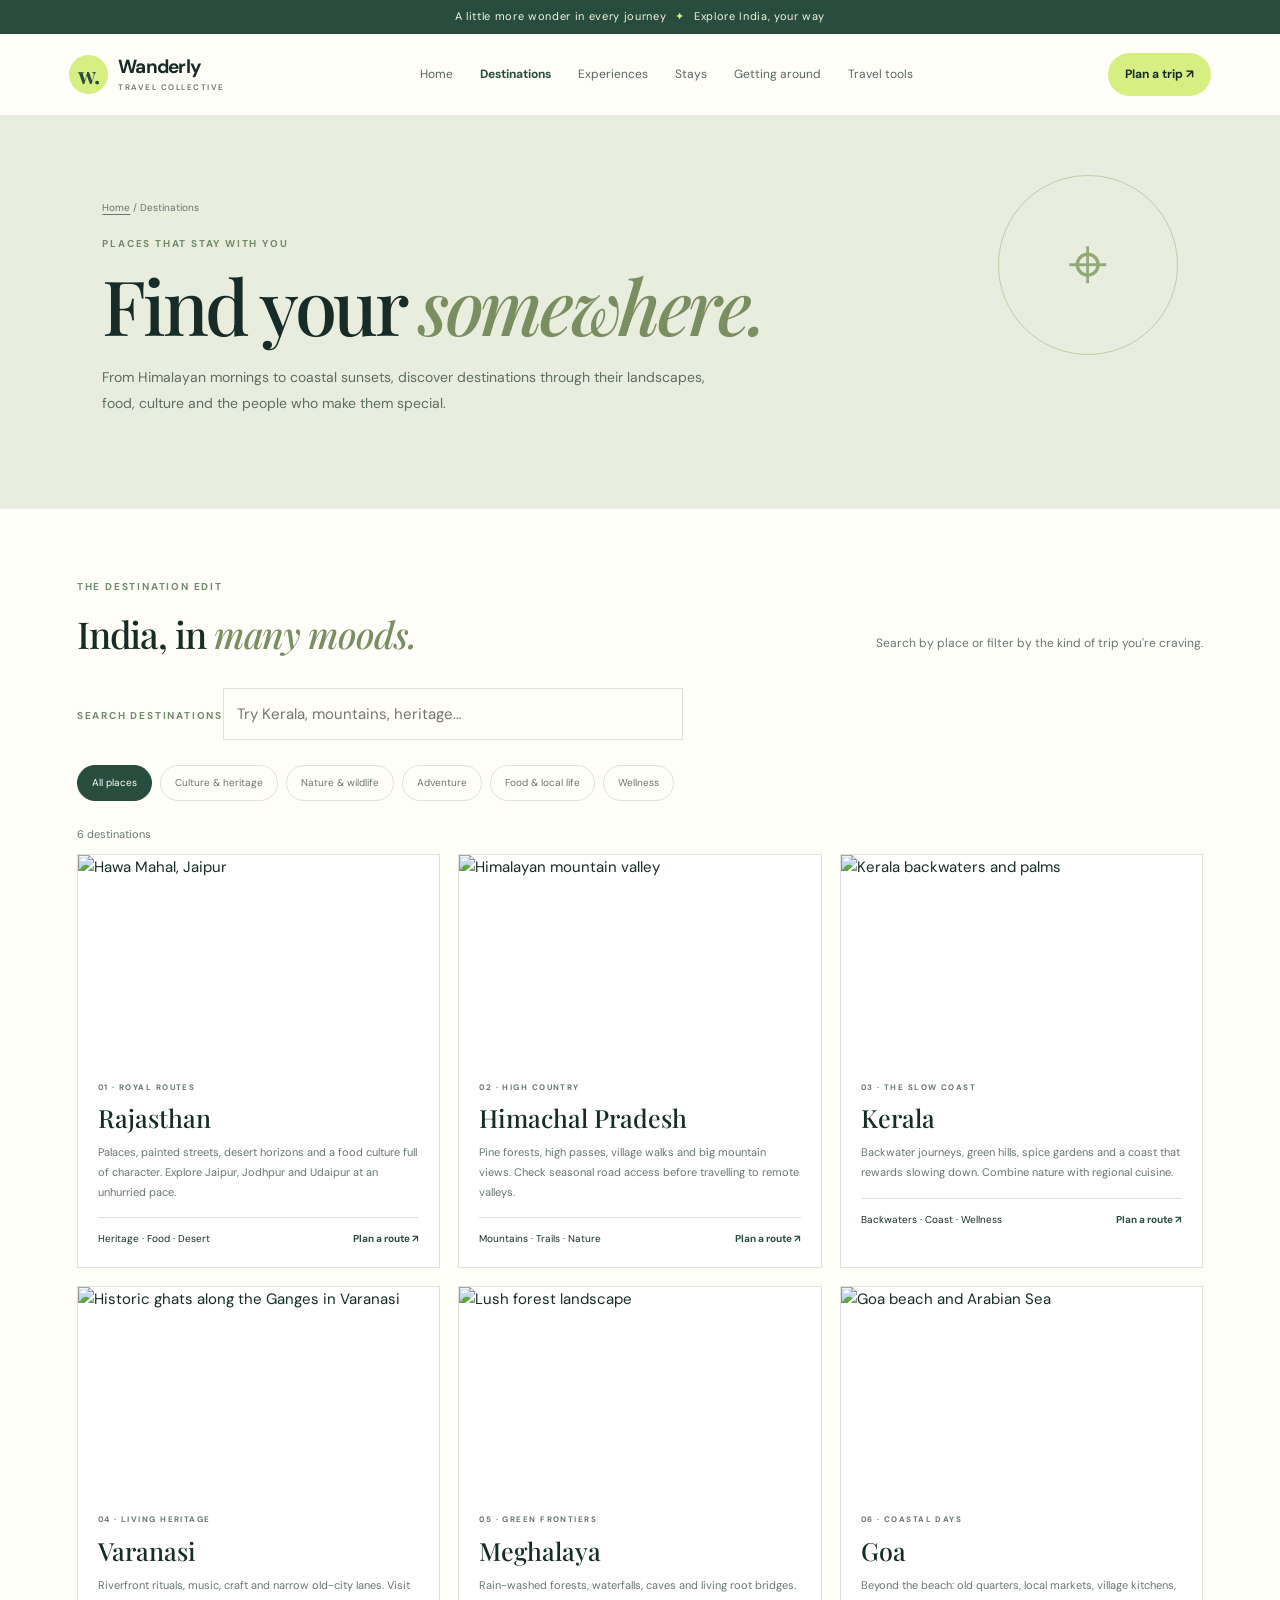
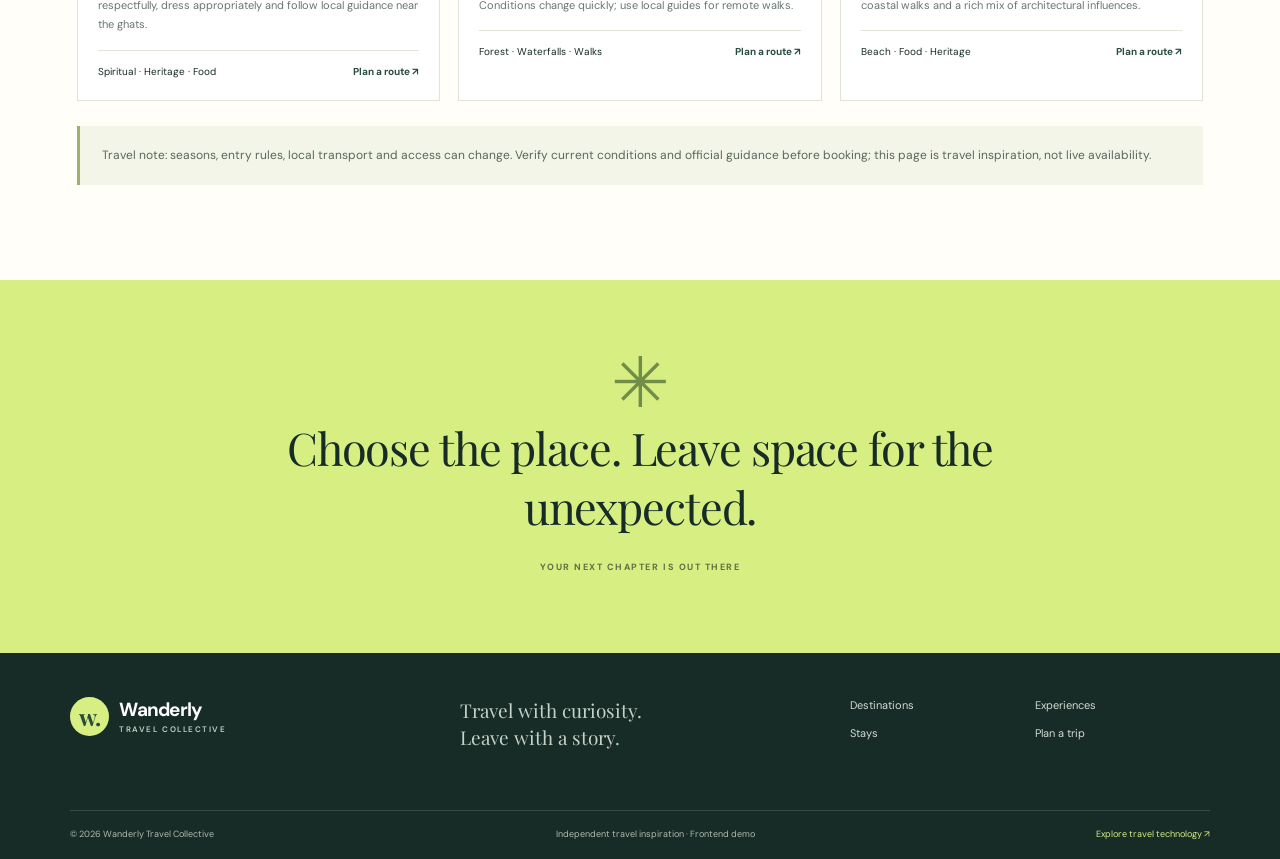
==== destinations.html @ f14d8814 "Create destinations directory page" ====
<!doctype html><html lang="en"><head><meta charset="utf-8"><meta name="viewport" content="width=device-width,initial-scale=1"><title>Destinations — Wanderly</title><meta name="description" content="Explore thoughtfully selected destinations across India."><link rel="stylesheet" href="css/style.css"><script defer src="js/app.js"></script></head><body><div class="announcement">A little more wonder in every journey <span>✦</span> Explore India, your way</div><header class="site-header"><a class="brand" href="index.html"><span class="brand-mark">w.</span><span>Wanderly<small>TRAVEL COLLECTIVE</small></span></a><button class="menu-toggle" aria-label="Open navigation" aria-expanded="false">☰</button><nav class="nav"><a href="index.html">Home</a><a class="active" href="destinations.html">Destinations</a><a href="experiences.html">Experiences</a><a href="stays.html">Stays</a><a href="transport.html">Getting around</a><a href="travel-tools.html">Travel tools</a></nav><a class="nav-cta" href="plan.html">Plan a trip ↗</a></header><main><section class="page-hero" id="discover"><div class="breadcrumbs"><a href="index.html">Home</a> / Destinations</div><p class="eyebrow">PLACES THAT STAY WITH YOU</p><h1>Find your <em>somewhere.</em></h1><p>From Himalayan mornings to coastal sunsets, discover destinations through their landscapes, food, culture and the people who make them special.</p><span class="hero-orb">⌖</span></section><section class="content-section"><div class="section-heading"><div><p class="eyebrow">THE DESTINATION EDIT</p><h2>India, in <em>many moods.</em></h2></div><p class="heading-copy">Search by place or filter by the kind of trip you're craving.</p></div><label for="catalog-search" class="eyebrow">SEARCH DESTINATIONS</label><input id="catalog-search" placeholder="Try Kerala, mountains, heritage…" style="width:100%;max-width:460px;padding:13px;border:1px solid var(--line);background:transparent"><div class="filter-bar"><button class="filter-chip active" data-filter="all">All places</button><button class="filter-chip" data-filter="Culture & heritage">Culture & heritage</button><button class="filter-chip" data-filter="Nature & wildlife">Nature & wildlife</button><button class="filter-chip" data-filter="Adventure">Adventure</button><button class="filter-chip" data-filter="Food & local life">Food & local life</button><button class="filter-chip" data-filter="Wellness">Wellness</button></div><p class="search-results-note" data-search-status aria-live="polite">6 destinations</p><div class="catalog-grid">
<article class="catalog-card" data-category="Culture & heritage|Food & local life" data-searchable="Rajasthan Jaipur Jodhpur Udaipur desert palace heritage food culture"><img src="https://images.unsplash.com/photo-1599661046827-dacff0c0f09a?auto=format&fit=crop&w=900&q=85" alt="Hawa Mahal, Jaipur"><div class="catalog-card-body"><p class="eyebrow">01 · ROYAL ROUTES</p><h3 id="rajasthan">Rajasthan</h3><p>Palaces, painted streets, desert horizons and a food culture full of character. Explore Jaipur, Jodhpur and Udaipur at an unhurried pace.</p><div class="card-bottom"><span>Heritage · Food · Desert</span><a href="plan.html?destination=Rajasthan">Plan a route ↗</a></div></div></article>
<article class="catalog-card" data-category="Nature & wildlife|Adventure" data-searchable="Himachal Pradesh mountains hiking nature adventure Shimla Manali Spiti"><img src="https://images.unsplash.com/photo-1626621341517-bbf3d9990a23?auto=format&fit=crop&w=900&q=85" alt="Himalayan mountain valley"><div class="catalog-card-body"><p class="eyebrow">02 · HIGH COUNTRY</p><h3 id="himachal">Himachal Pradesh</h3><p>Pine forests, high passes, village walks and big mountain views. Check seasonal road access before travelling to remote valleys.</p><div class="card-bottom"><span>Mountains · Trails · Nature</span><a href="plan.html?destination=Himachal%20Pradesh">Plan a route ↗</a></div></div></article>
<article class="catalog-card" data-category="Nature & wildlife|Wellness|Food & local life" data-searchable="Kerala backwaters coast Ayurveda wellness food wildlife houseboat"><img src="https://images.unsplash.com/photo-1602216056096-3b40cc0c9944?auto=format&fit=crop&w=900&q=85" alt="Kerala backwaters and palms"><div class="catalog-card-body"><p class="eyebrow">03 · THE SLOW COAST</p><h3 id="kerala">Kerala</h3><p>Backwater journeys, green hills, spice gardens and a coast that rewards slowing down. Combine nature with regional cuisine.</p><div class="card-bottom"><span>Backwaters · Coast · Wellness</span><a href="plan.html?destination=Kerala">Plan a route ↗</a></div></div></article>
<article class="catalog-card" data-category="Culture & heritage|Food & local life" data-searchable="Varanasi Uttar Pradesh spiritual heritage ghats river culture food"><img src="https://images.unsplash.com/photo-1561361513-2d000a50f0dc?auto=format&fit=crop&w=900&q=85" alt="Historic ghats along the Ganges in Varanasi"><div class="catalog-card-body"><p class="eyebrow">04 · LIVING HERITAGE</p><h3>Varanasi</h3><p>Riverfront rituals, music, craft and narrow old-city lanes. Visit respectfully, dress appropriately and follow local guidance near the ghats.</p><div class="card-bottom"><span>Spiritual · Heritage · Food</span><a href="plan.html?destination=Varanasi">Plan a route ↗</a></div></div></article>
<article class="catalog-card" data-category="Nature & wildlife|Adventure" data-searchable="Meghalaya northeast waterfalls forests caves living root bridges hiking nature"><img src="https://images.unsplash.com/photo-1511497584788-876760111969?auto=format&fit=crop&w=900&q=85" alt="Lush forest landscape"><div class="catalog-card-body"><p class="eyebrow">05 · GREEN FRONTIERS</p><h3>Meghalaya</h3><p>Rain-washed forests, waterfalls, caves and living root bridges. Conditions change quickly; use local guides for remote walks.</p><div class="card-bottom"><span>Forest · Waterfalls · Walks</span><a href="plan.html?destination=Meghalaya">Plan a route ↗</a></div></div></article>
<article class="catalog-card" data-category="Culture & heritage|Food & local life|Nature & wildlife" data-searchable="Goa beaches Portuguese heritage food coast villages nature"><img src="https://images.unsplash.com/photo-1512343879784-a960bf40e7f2?auto=format&fit=crop&w=900&q=85" alt="Goa beach and Arabian Sea"><div class="catalog-card-body"><p class="eyebrow">06 · COASTAL DAYS</p><h3>Goa</h3><p>Beyond the beach: old quarters, local markets, village kitchens, coastal walks and a rich mix of architectural influences.</p><div class="card-bottom"><span>Beach · Food · Heritage</span><a href="plan.html?destination=Goa">Plan a route ↗</a></div></div></article></div><div class="callout">Travel note: seasons, entry rules, local transport and access can change. Verify current conditions and official guidance before booking; this page is travel inspiration, not live availability.</div></section><section class="quote-band"><div class="quote-mark">✳</div><blockquote>Choose the place. Leave space for the unexpected.</blockquote><p>YOUR NEXT CHAPTER IS OUT THERE</p></section></main><footer class="site-footer"><div class="footer-top"><a class="brand brand-footer" href="index.html"><span class="brand-mark">w.</span><span>Wanderly<small>TRAVEL COLLECTIVE</small></span></a><p>Travel with curiosity.<br>Leave with a story.</p><div class="footer-links"><a href="destinations.html">Destinations</a><a href="experiences.html">Experiences</a><a href="stays.html">Stays</a><a href="plan.html">Plan a trip</a></div></div><div class="footer-bottom"><span>© <span data-year></span> Wanderly Travel Collective</span><span>Independent travel inspiration · Frontend demo</span><a href="travel-tools.html">Explore travel technology ↗</a></div></footer></body></html>
---- css/style.css ----
@import url('https://fonts.googleapis.com/css2?family=DM+Sans:wght@400;500;600;700&family=Playfair+Display:ital,wght@0,500;0,600;0,700;1,500;1,600&display=swap');
:root{--ink:#172c27;--muted:#68766e;--cream:#f6f4ed;--paper:#fffef9;--green:#284d3e;--lime:#d7ee83;--orange:#e78255;--line:#dfe3d8;--serif:'Playfair Display',Georgia,serif;--sans:'DM Sans',Arial,sans-serif}*{box-sizing:border-box}html{scroll-behavior:smooth;scroll-padding-top:100px}body{margin:0;background:var(--paper);color:var(--ink);font-family:var(--sans);font-size:15px;line-height:1.6}img{display:block;width:100%;object-fit:cover}a{color:inherit;text-decoration:none}button,input,select,textarea{font:inherit}.announcement{height:34px;background:var(--green);color:#f4f4df;display:flex;justify-content:center;align-items:center;gap:9px;font-size:11px;letter-spacing:.06em}.announcement span{color:var(--lime)}.site-header{height:82px;display:flex;align-items:center;justify-content:space-between;padding:0 5.4%;background:var(--paper);gap:24px;position:sticky;top:0;z-index:20;border-bottom:1px solid #e9ebe3}.brand{display:flex;align-items:center;gap:10px;font-weight:700;font-size:19px;letter-spacing:-.04em;line-height:1.1;white-space:nowrap}.brand small{display:block;font-size:8px;letter-spacing:.19em;color:var(--muted);font-weight:600;margin-top:5px}.brand-mark{display:grid;place-items:center;width:39px;height:39px;background:var(--lime);border-radius:50%;font-family:var(--serif);font-size:23px;color:var(--green)}.nav{display:flex;align-items:center;gap:clamp(14px,2.1vw,32px)}.nav a{font-size:12px;color:#58665e;transition:color .2s}.nav a:hover,.nav a.active{color:var(--green);font-weight:700}.nav-cta{font-size:12px;font-weight:700;background:var(--lime);padding:12px 17px;border-radius:30px;white-space:nowrap}.nav-cta span{margin-left:8px}.menu-toggle{display:none;border:0;background:none;font-size:23px;color:var(--ink)}.hero{min-height:620px;position:relative;display:flex;align-items:center;overflow:hidden;background:#304c40;color:white}.hero-image{position:absolute;inset:0;background:linear-gradient(90deg,rgba(14,34,29,.82) 0%,rgba(17,38,31,.58) 40%,rgba(17,38,31,.06) 100%),url('https://images.unsplash.com/photo-1518548419970-58e3b4079ab2?auto=format&fit=crop&w=2200&q=90') center 52%/cover}.hero-content{position:relative;z-index:1;padding:76px 10.2%;max-width:820px}.eyebrow{font-size:10px;font-weight:700;letter-spacing:.18em;color:#718a6c;margin:0 0 17px}.eyebrow.light{color:var(--lime)}h1,h2,h3,p{margin-top:0}h1,h2,h3{font-weight:500}h1{font-family:var(--serif);font-size:clamp(55px,7vw,94px);line-height:1.02;letter-spacing:-.045em;margin:0 0 24px}h1 em,h2 em{font-weight:500;color:var(--lime)}.hero-copy{max-width:430px;color:#e1e7df;font-size:15px;line-height:1.8;margin-bottom:30px}.button{display:inline-flex;justify-content:center;align-items:center;gap:25px;border:0;border-radius:3px;padding:14px 19px;font-size:12px;font-weight:700;cursor:pointer;transition:transform .2s,background .2s}.button:hover{transform:translateY(-2px)}.button-light{background:var(--lime);color:var(--ink)}.button-dark{background:var(--green);color:white}.button span{font-size:17px}.hero-note{display:flex;align-items:center;gap:13px;margin-top:55px;color:#dbe5dc;font-size:10px;line-height:1.8}.hero-note b{font-weight:500;color:white}.avatar-stack{display:flex}.avatar-stack i{width:30px;height:30px;display:grid;place-items:center;border:2px solid #456253;border-radius:50%;background:#e1e9d3;color:var(--green);font-style:normal;margin-left:-5px}.avatar-stack i:first-child{margin-left:0}.hero-stamp{position:absolute;bottom:38px;right:6%;z-index:1;border:1px solid #ffffff80;border-radius:50%;width:116px;height:116px;display:grid;place-content:center;text-align:center;font-size:10px;letter-spacing:.14em;line-height:1.7;transform:rotate(9deg)}.hero-stamp span{font-size:22px;color:var(--lime)}.search-panel{position:relative;z-index:3;margin:-36px auto 0;max-width:1120px;width:89%;background:var(--paper);box-shadow:0 15px 45px #1e38201c;padding:24px 28px;display:flex;align-items:center;gap:28px;border:1px solid #eceee5}.search-intro{display:flex;align-items:center;gap:13px;min-width:235px}.search-icon{display:grid;place-items:center;border-radius:50%;width:42px;height:42px;background:#eff3e6;font-size:29px}.search-intro b,.search-intro small{display:block}.search-intro b{font-size:12px}.search-intro small{font-size:10px;color:var(--muted);margin-top:3px}.quick-search{display:flex;align-items:center;gap:20px;flex:1}.quick-search label{display:block;flex:1;font-size:10px;color:var(--muted);font-weight:600}.quick-search input,.quick-search select{display:block;width:100%;border:0;border-bottom:1px solid var(--line);background:transparent;padding:8px 0 5px;color:var(--ink);outline:none;font-size:12px}.quick-search input:focus,.quick-search select:focus{border-color:var(--green)}.section{max-width:1280px;width:89%;margin:0 auto}.section-spaced{padding-top:100px;padding-bottom:90px}.section-heading{display:flex;justify-content:space-between;align-items:end;gap:25px;margin-bottom:32px}.section-heading h2,.newsletter h2,.planner-banner h2{font-family:var(--serif);font-size:clamp(36px,4vw,53px);letter-spacing:-.035em;line-height:1.15;margin:0}.section-heading h2 em,.newsletter h2 em{color:#7b8e61}.text-link{font-size:11px;font-weight:700;border-bottom:1px solid #b4c0ac;padding-bottom:8px;white-space:nowrap}.text-link span{margin-left:12px}.destination-grid{display:grid;grid-template-columns:1.2fr 1fr 1fr;gap:18px}.destination-card{height:390px;position:relative;overflow:hidden;background:#c3cdb8;color:white;display:block}.destination-card.tall{height:445px}.destination-card:after{content:"";position:absolute;inset:0;background:linear-gradient(0deg,rgba(12,29,24,.76),transparent 65%);transition:background .3s}.destination-card img{height:100%;transition:transform .6s}.destination-card:hover img{transform:scale(1.05)}.card-tag{position:absolute;top:19px;left:19px;z-index:1;background:var(--lime);color:var(--ink);padding:6px 10px;font-size:8px;letter-spacing:.12em;font-weight:700}.destination-caption{position:absolute;z-index:1;bottom:24px;left:25px;right:20px}.destination-caption>span{font-size:9px;letter-spacing:.13em;color:#dbe6d7}.destination-caption h3{font-family:var(--serif);font-size:32px;line-height:1.12;margin:8px 0 15px}.destination-card:not(.tall) .destination-caption h3{font-size:27px}.destination-caption b{font-size:10px;font-weight:600}.quote-band{background:var(--lime);position:relative;overflow:hidden;padding:70px 18%;text-align:center}.quote-mark{font-family:var(--serif);font-size:70px;line-height:.8;color:#718e49}.quote-band blockquote{font-family:var(--serif);font-size:clamp(28px,4vw,45px);line-height:1.3;max-width:760px;margin:12px auto 25px;letter-spacing:-.025em}.quote-band p{font-size:9px;letter-spacing:.17em;font-weight:700;color:#5c7044}.quote-sun{position:absolute;right:9%;top:35%;font-size:80px;color:#8ba65c;opacity:.55}.heading-copy{max-width:335px;color:var(--muted);font-size:12px;line-height:1.8;margin-bottom:2px}.experience-grid{display:grid;grid-template-columns:repeat(4,1fr);border-top:1px solid var(--line);border-bottom:1px solid var(--line)}.experience-tile{padding:25px 22px 30px 0;display:flex;flex-direction:column;justify-content:space-between;min-height:205px;border-right:1px solid var(--line);margin-right:22px}.experience-tile:last-child{border:0;margin:0}.experience-tile>span{font-size:10px;color:#85937e}.experience-tile i{float:right;font-style:normal;font-size:20px;color:#7b8e61}.experience-tile h3{font-family:var(--serif);font-size:22px;margin:25px 0 9px}.experience-tile p{font-size:11px;color:var(--muted);line-height:1.8;margin:0;max-width:230px}.planner-banner{background:var(--green);color:white;padding:75px 10.5%;display:grid;grid-template-columns:1fr 1fr;align-items:center;gap:70px;overflow:hidden}.planner-banner h2{font-size:clamp(40px,4.5vw,58px);margin-bottom:18px}.planner-banner>div:first-child>p:not(.eyebrow){color:#d7e0d7;font-size:12px;max-width:350px;line-height:1.9;margin-bottom:25px}.planner-art{height:280px;position:relative;background:#365d49;border:1px solid #62816c;border-radius:48% 52% 45% 55%/42% 43% 57% 58%;transform:rotate(-5deg)}.route-line{position:absolute;inset:35px 48px;border:2px dashed #d7ee83;border-left-color:transparent;border-bottom-color:transparent;border-radius:50%;transform:rotate(24deg)}.pin{position:absolute;display:grid;place-items:center;width:40px;height:40px;background:var(--lime);color:var(--green);border-radius:50%;font-size:20px}.pin-one{top:32px;left:25%}.pin-two{right:18%;top:45%}.pin-three{bottom:20px;left:35%}.planner-card{position:absolute;bottom:45px;left:14%;padding:18px 21px;background:var(--paper);color:var(--ink);display:flex;flex-direction:column;gap:5px;box-shadow:0 12px 25px #12291e30;transform:rotate(5deg)}.planner-card small{font-size:8px;letter-spacing:.12em;color:var(--muted)}.planner-card b{font-family:var(--serif);font-size:20px}.planner-card span{font-size:9px;color:#718a6c}.newsletter{padding-top:90px;padding-bottom:90px;display:grid;grid-template-columns:1fr 1fr;gap:50px;align-items:center}.newsletter h2{font-size:44px}.newsletter form>label{display:block;font-size:12px;color:var(--muted);margin-bottom:16px}.email-row{display:flex;gap:10px}.email-row input{min-width:0;flex:1;border:1px solid var(--line);padding:13px;font-size:12px;background:transparent}.newsletter form>small{display:block;margin-top:10px;color:#8b958a;font-size:9px}.form-message{font-size:11px;color:var(--green);margin-top:8px}.site-footer{background:#172c27;color:white;padding:44px 5.5% 18px}.footer-top{display:grid;grid-template-columns:1fr 1fr 1fr;align-items:start;gap:30px;padding-bottom:40px}.brand-footer .brand-mark{background:var(--lime)}.brand-footer small{color:#c4d0c3}.footer-top>p{color:#c6d2c7;font-family:var(--serif);font-size:19px;line-height:1.4}.footer-links{display:grid;grid-template-columns:1fr 1fr;gap:10px;font-size:11px;color:#d2dbd2}.footer-bottom{border-top:1px solid #ffffff25;padding-top:16px;display:flex;justify-content:space-between;gap:15px;flex-wrap:wrap;font-size:9px;color:#aebcaf}.footer-bottom a{color:var(--lime)}
/* Shared inner pages */.page-hero{padding:84px 8% 78px;background:#e8eddd;position:relative;overflow:hidden}.page-hero .eyebrow{margin-bottom:14px}.page-hero h1{font-size:clamp(44px,6vw,76px);max-width:800px;margin-bottom:20px}.page-hero h1 em{color:#7b8e61}.page-hero p:not(.eyebrow){max-width:610px;color:#5d6d61;font-size:14px;line-height:1.9}.page-hero .hero-orb{position:absolute;right:8%;top:15%;width:180px;height:180px;border:1px solid #b5c79a;border-radius:50%;display:grid;place-items:center;font-size:70px;color:#7c9860;opacity:.8}.breadcrumbs{font-size:10px;color:var(--muted);margin-bottom:20px}.breadcrumbs a{text-decoration:underline;text-underline-offset:3px}.content-section{max-width:1160px;width:88%;margin:0 auto;padding:70px 0}.content-section h2{font-family:var(--serif);font-size:37px;line-height:1.2;letter-spacing:-.03em}.content-section h2 em{color:#7b8e61}.content-intro{max-width:700px;color:var(--muted);font-size:13px;line-height:1.9}.filter-bar{display:flex;gap:8px;flex-wrap:wrap;margin:25px 0}.filter-chip{border:1px solid var(--line);padding:9px 14px;border-radius:30px;background:transparent;color:var(--muted);font-size:10px;cursor:pointer}.filter-chip.active,.filter-chip:hover{background:var(--green);color:white;border-color:var(--green)}.catalog-grid{display:grid;grid-template-columns:repeat(3,1fr);gap:18px}.catalog-card{border:1px solid var(--line);background:white;transition:transform .2s,box-shadow .2s}.catalog-card:hover{transform:translateY(-3px);box-shadow:0 10px 30px #233a2612}.catalog-card img{height:205px}.catalog-card-body{padding:20px}.catalog-card .eyebrow{font-size:8px;margin-bottom:9px}.catalog-card h3{font-family:var(--serif);font-size:25px;line-height:1.2;margin-bottom:10px}.catalog-card p{font-size:11px;color:var(--muted);line-height:1.8}.card-bottom{display:flex;justify-content:space-between;align-items:center;border-top:1px solid var(--line);padding-top:13px;margin-top:15px;font-size:10px}.card-bottom a{font-weight:700;color:var(--green)}.detail-grid{display:grid;grid-template-columns:1fr 1fr;gap:30px;align-items:center}.detail-grid img{height:370px}.detail-grid p{font-size:12px;color:var(--muted);line-height:1.9}.check-list{list-style:none;padding:0;margin:20px 0}.check-list li{padding:9px 0;border-bottom:1px solid var(--line);font-size:12px}.check-list li:before{content:'✳';color:#809a5f;margin-right:10px}.soft-panel{background:var(--cream);padding:30px}.soft-panel h3{font-family:var(--serif);font-size:25px}.soft-panel p,.soft-panel li{font-size:12px;color:var(--muted);line-height:1.9}.info-grid{display:grid;grid-template-columns:repeat(3,1fr);gap:16px}.info-card{background:var(--cream);padding:25px}.info-card .number{font-family:var(--serif);font-size:34px;color:#7d9361}.info-card h3{font-family:var(--serif);font-size:22px;margin:8px 0}.info-card p{font-size:11px;color:var(--muted);line-height:1.8}.table-wrap{overflow-x:auto}.data-table{border-collapse:collapse;width:100%;font-size:11px}.data-table th,.data-table td{border-bottom:1px solid var(--line);padding:15px;text-align:left;vertical-align:top}.data-table th{background:var(--cream);font-size:10px;letter-spacing:.06em}.data-table td{color:var(--muted)}.data-table a{color:var(--green);text-decoration:underline;text-underline-offset:3px}.callout{border-left:3px solid #9cb16e;background:#f3f5e9;padding:18px 22px;color:#58685a;font-size:12px;line-height:1.9;margin:25px 0}.plan-layout{display:grid;grid-template-columns:1fr .85fr;gap:35px;align-items:start}.trip-form{border:1px solid var(--line);padding:28px;background:white}.trip-form label{display:block;font-size:11px;font-weight:700;margin-bottom:15px}.trip-form input,.trip-form select,.trip-form textarea{display:block;width:100%;border:1px solid var(--line);padding:12px;margin-top:7px;background:#fffef9;font-size:12px;color:var(--ink)}.trip-form textarea{min-height:90px;resize:vertical}.trip-form .button{width:100%;margin-top:8px}.itinerary-preview{background:var(--green);color:white;padding:28px;position:sticky;top:110px}.itinerary-preview h3{font-family:var(--serif);font-size:29px}.itinerary-preview p,.itinerary-preview li{font-size:11px;color:#d2dfd2;line-height:1.8}.itinerary-preview ul{padding-left:18px}.preview-empty{opacity:.8}.footer-note{font-size:10px;color:var(--muted)}.search-results-note{font-size:11px;color:var(--muted);margin:10px 0}.empty-state{padding:30px;text-align:center;background:var(--cream);color:var(--muted);font-size:12px;grid-column:1/-1}.site-footer .brand{color:white}
@media(max-width:1000px){.nav{gap:13px}.nav a{font-size:11px}.site-header{padding:0 4%}.nav-cta{padding:11px}.search-panel{gap:14px}.search-intro{min-width:190px}.quick-search{gap:12px}.destination-grid{grid-template-columns:1fr 1fr}.destination-card.tall{grid-row:span 2;height:100%}.destination-card{min-height:310px}.catalog-grid{grid-template-columns:repeat(2,1fr)}.planner-banner{gap:35px;padding-left:7%;padding-right:7%}}
@media(max-width:760px){.announcement{font-size:9px}.site-header{height:70px}.menu-toggle{display:block;margin-left:auto}.nav{display:none;position:absolute;left:0;right:0;top:69px;padding:20px 6%;background:var(--paper);border-bottom:1px solid var(--line);flex-direction:column;align-items:stretch;gap:0}.nav.open{display:flex}.nav a{padding:12px 0;font-size:13px;border-bottom:1px solid #eff0e9}.nav-cta{font-size:10px}.brand{font-size:17px}.brand-mark{width:35px;height:35px}.hero{min-height:590px}.hero-content{padding:70px 7%}.hero-image{background-position:58% center}.hero-stamp{width:85px;height:85px;font-size:8px;right:5%;bottom:22px}.search-panel{width:92%;margin-top:-20px;display:block;padding:22px}.search-intro{margin-bottom:18px}.quick-search{display:grid;grid-template-columns:1fr 1fr}.quick-search .button{grid-column:1/-1}.section{width:90%}.section-spaced{padding-top:68px;padding-bottom:65px}.section-heading{align-items:start;flex-direction:column;margin-bottom:25px}.section-heading h2{font-size:39px}.destination-grid{grid-template-columns:1fr}.destination-card,.destination-card.tall{height:360px;min-height:0;grid-row:auto}.quote-band{padding:55px 8%}.quote-sun{right:0;font-size:48px}.experience-grid{grid-template-columns:1fr 1fr}.experience-tile{min-height:180px;padding:20px 14px 22px 0;margin-right:14px}.experience-tile:nth-child(2){border-right:0;margin:0}.experience-tile:nth-child(3),.experience-tile:nth-child(4){border-top:1px solid var(--line)}.experience-tile h3{font-size:20px}.planner-banner{grid-template-columns:1fr;padding:55px 7%;gap:35px}.planner-art{height:230px}.newsletter{grid-template-columns:1fr;gap:25px;padding-top:65px;padding-bottom:65px}.newsletter h2{font-size:39px}.footer-top{grid-template-columns:1fr 1fr}.footer-top>p{display:none}.footer-bottom{gap:10px}.page-hero{padding:60px 6%}.page-hero .hero-orb{width:100px;height:100px;right:-15px;top:25%;font-size:40px;opacity:.4}.page-hero h1{font-size:47px;max-width:90%}.page-hero p:not(.eyebrow){font-size:12px;max-width:90%}.content-section{width:90%;padding:50px 0}.content-section h2{font-size:32px}.catalog-grid,.info-grid{grid-template-columns:1fr}.catalog-card img{height:220px}.detail-grid,.plan-layout{grid-template-columns:1fr}.detail-grid img{height:270px}.itinerary-preview{position:static}.email-row{flex-direction:column}.email-row .button{width:100%}}
@media(prefers-reduced-motion:reduce){*,*:before,*:after{scroll-behavior:auto!important;transition:none!important;animation:none!important}}
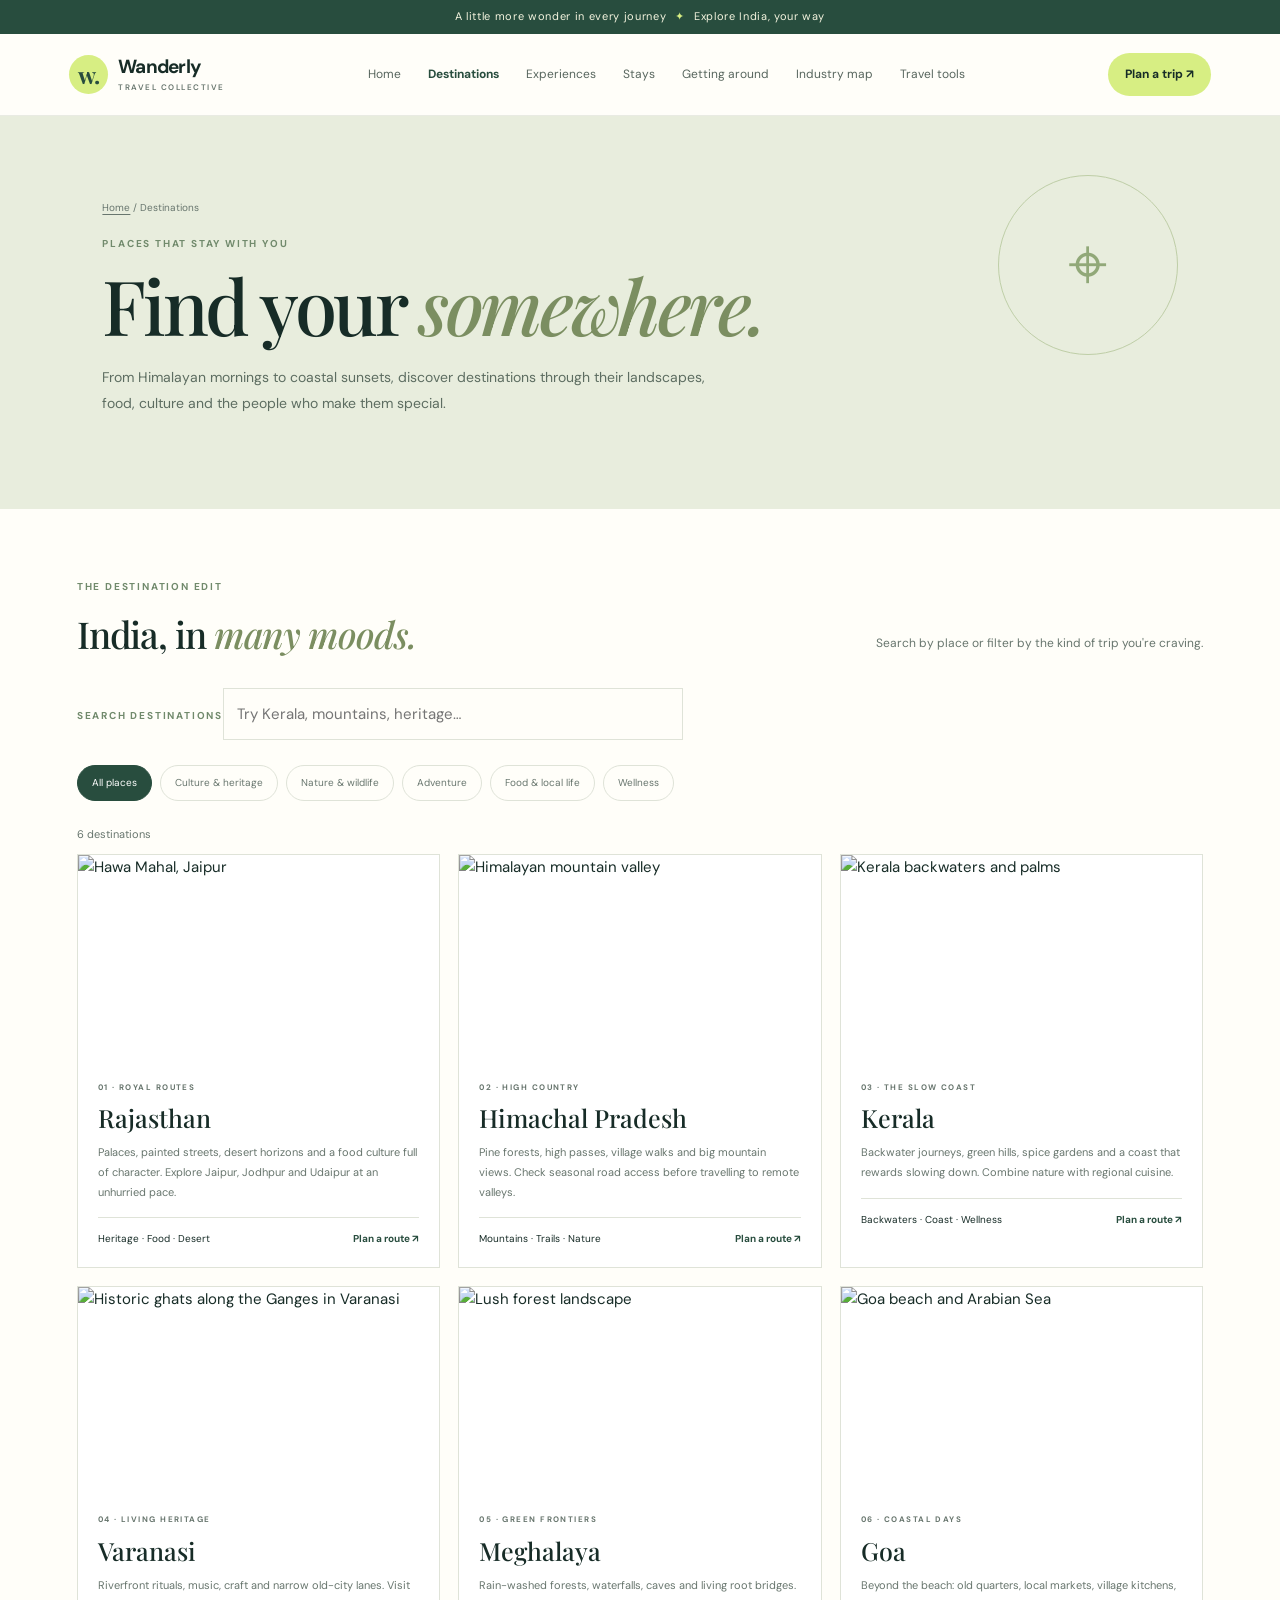
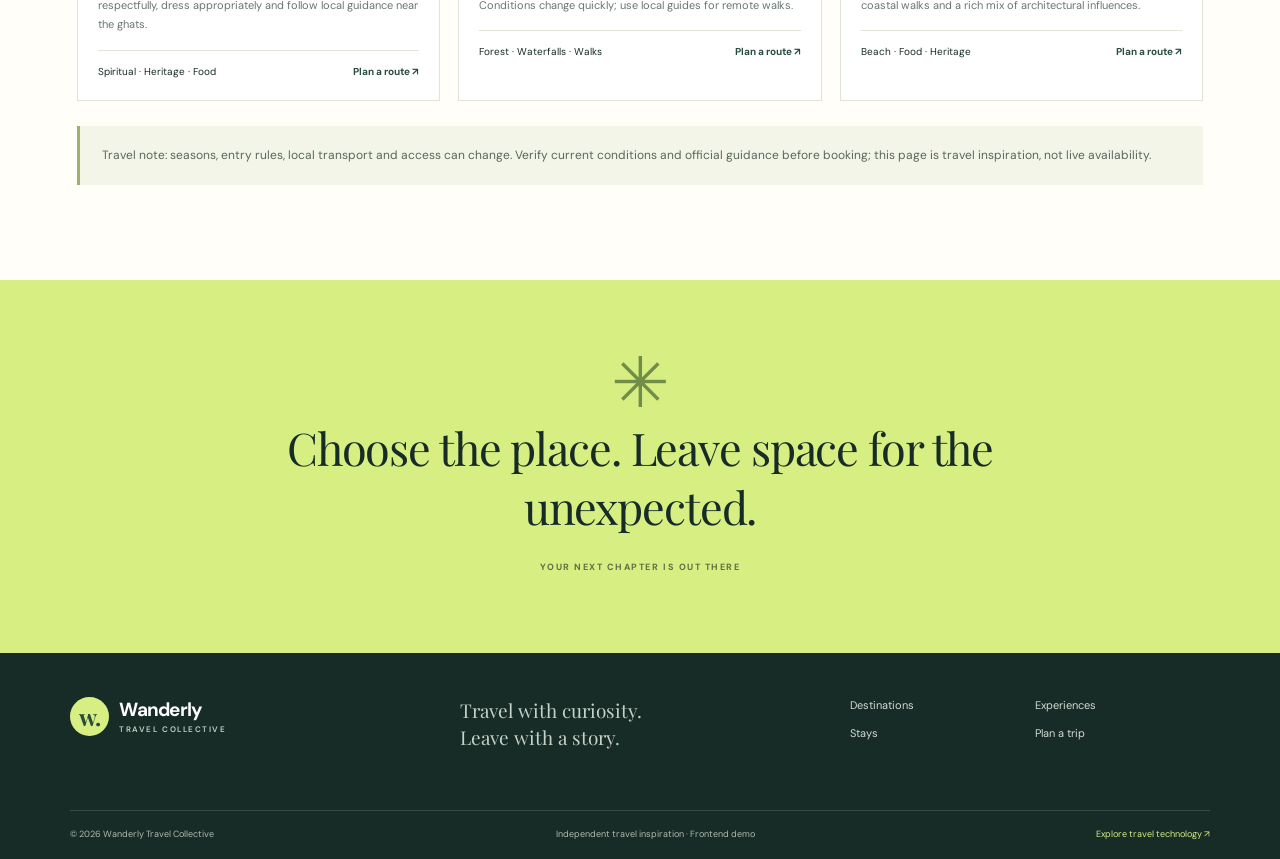
==== commit 6df26eb4: "Add industry map to site navigation" ====
--- a/destinations.html
+++ b/destinations.html
@@ -1,4 +1,4 @@
-<!doctype html><html lang="en"><head><meta charset="utf-8"><meta name="viewport" content="width=device-width,initial-scale=1"><title>Destinations — Wanderly</title><meta name="description" content="Explore thoughtfully selected destinations across India."><link rel="stylesheet" href="css/style.css"><script defer src="js/app.js"></script></head><body><div class="announcement">A little more wonder in every journey <span>✦</span> Explore India, your way</div><header class="site-header"><a class="brand" href="index.html"><span class="brand-mark">w.</span><span>Wanderly<small>TRAVEL COLLECTIVE</small></span></a><button class="menu-toggle" aria-label="Open navigation" aria-expanded="false">☰</button><nav class="nav"><a href="index.html">Home</a><a class="active" href="destinations.html">Destinations</a><a href="experiences.html">Experiences</a><a href="stays.html">Stays</a><a href="transport.html">Getting around</a><a href="travel-tools.html">Travel tools</a></nav><a class="nav-cta" href="plan.html">Plan a trip ↗</a></header><main><section class="page-hero" id="discover"><div class="breadcrumbs"><a href="index.html">Home</a> / Destinations</div><p class="eyebrow">PLACES THAT STAY WITH YOU</p><h1>Find your <em>somewhere.</em></h1><p>From Himalayan mornings to coastal sunsets, discover destinations through their landscapes, food, culture and the people who make them special.</p><span class="hero-orb">⌖</span></section><section class="content-section"><div class="section-heading"><div><p class="eyebrow">THE DESTINATION EDIT</p><h2>India, in <em>many moods.</em></h2></div><p class="heading-copy">Search by place or filter by the kind of trip you're craving.</p></div><label for="catalog-search" class="eyebrow">SEARCH DESTINATIONS</label><input id="catalog-search" placeholder="Try Kerala, mountains, heritage…" style="width:100%;max-width:460px;padding:13px;border:1px solid var(--line);background:transparent"><div class="filter-bar"><button class="filter-chip active" data-filter="all">All places</button><button class="filter-chip" data-filter="Culture & heritage">Culture & heritage</button><button class="filter-chip" data-filter="Nature & wildlife">Nature & wildlife</button><button class="filter-chip" data-filter="Adventure">Adventure</button><button class="filter-chip" data-filter="Food & local life">Food & local life</button><button class="filter-chip" data-filter="Wellness">Wellness</button></div><p class="search-results-note" data-search-status aria-live="polite">6 destinations</p><div class="catalog-grid">
+<!doctype html><html lang="en"><head><meta charset="utf-8"><meta name="viewport" content="width=device-width,initial-scale=1"><title>Destinations — Wanderly</title><meta name="description" content="Explore thoughtfully selected destinations across India."><link rel="stylesheet" href="css/style.css"><script defer src="js/app.js"></script></head><body><div class="announcement">A little more wonder in every journey <span>✦</span> Explore India, your way</div><header class="site-header"><a class="brand" href="index.html"><span class="brand-mark">w.</span><span>Wanderly<small>TRAVEL COLLECTIVE</small></span></a><button class="menu-toggle" aria-label="Open navigation" aria-expanded="false">☰</button><nav class="nav"><a href="index.html">Home</a><a class="active" href="destinations.html">Destinations</a><a href="experiences.html">Experiences</a><a href="stays.html">Stays</a><a href="transport.html">Getting around</a><a href="industry-categories.html">Industry map</a><a href="travel-tools.html">Travel tools</a></nav><a class="nav-cta" href="plan.html">Plan a trip ↗</a></header><main><section class="page-hero" id="discover"><div class="breadcrumbs"><a href="index.html">Home</a> / Destinations</div><p class="eyebrow">PLACES THAT STAY WITH YOU</p><h1>Find your <em>somewhere.</em></h1><p>From Himalayan mornings to coastal sunsets, discover destinations through their landscapes, food, culture and the people who make them special.</p><span class="hero-orb">⌖</span></section><section class="content-section"><div class="section-heading"><div><p class="eyebrow">THE DESTINATION EDIT</p><h2>India, in <em>many moods.</em></h2></div><p class="heading-copy">Search by place or filter by the kind of trip you're craving.</p></div><label for="catalog-search" class="eyebrow">SEARCH DESTINATIONS</label><input id="catalog-search" placeholder="Try Kerala, mountains, heritage…" style="width:100%;max-width:460px;padding:13px;border:1px solid var(--line);background:transparent"><div class="filter-bar"><button class="filter-chip active" data-filter="all">All places</button><button class="filter-chip" data-filter="Culture & heritage">Culture & heritage</button><button class="filter-chip" data-filter="Nature & wildlife">Nature & wildlife</button><button class="filter-chip" data-filter="Adventure">Adventure</button><button class="filter-chip" data-filter="Food & local life">Food & local life</button><button class="filter-chip" data-filter="Wellness">Wellness</button></div><p class="search-results-note" data-search-status aria-live="polite">6 destinations</p><div class="catalog-grid">
 <article class="catalog-card" data-category="Culture & heritage|Food & local life" data-searchable="Rajasthan Jaipur Jodhpur Udaipur desert palace heritage food culture"><img src="https://images.unsplash.com/photo-1599661046827-dacff0c0f09a?auto=format&fit=crop&w=900&q=85" alt="Hawa Mahal, Jaipur"><div class="catalog-card-body"><p class="eyebrow">01 · ROYAL ROUTES</p><h3 id="rajasthan">Rajasthan</h3><p>Palaces, painted streets, desert horizons and a food culture full of character. Explore Jaipur, Jodhpur and Udaipur at an unhurried pace.</p><div class="card-bottom"><span>Heritage · Food · Desert</span><a href="plan.html?destination=Rajasthan">Plan a route ↗</a></div></div></article>
 <article class="catalog-card" data-category="Nature & wildlife|Adventure" data-searchable="Himachal Pradesh mountains hiking nature adventure Shimla Manali Spiti"><img src="https://images.unsplash.com/photo-1626621341517-bbf3d9990a23?auto=format&fit=crop&w=900&q=85" alt="Himalayan mountain valley"><div class="catalog-card-body"><p class="eyebrow">02 · HIGH COUNTRY</p><h3 id="himachal">Himachal Pradesh</h3><p>Pine forests, high passes, village walks and big mountain views. Check seasonal road access before travelling to remote valleys.</p><div class="card-bottom"><span>Mountains · Trails · Nature</span><a href="plan.html?destination=Himachal%20Pradesh">Plan a route ↗</a></div></div></article>
 <article class="catalog-card" data-category="Nature & wildlife|Wellness|Food & local life" data-searchable="Kerala backwaters coast Ayurveda wellness food wildlife houseboat"><img src="https://images.unsplash.com/photo-1602216056096-3b40cc0c9944?auto=format&fit=crop&w=900&q=85" alt="Kerala backwaters and palms"><div class="catalog-card-body"><p class="eyebrow">03 · THE SLOW COAST</p><h3 id="kerala">Kerala</h3><p>Backwater journeys, green hills, spice gardens and a coast that rewards slowing down. Combine nature with regional cuisine.</p><div class="card-bottom"><span>Backwaters · Coast · Wellness</span><a href="plan.html?destination=Kerala">Plan a route ↗</a></div></div></article>
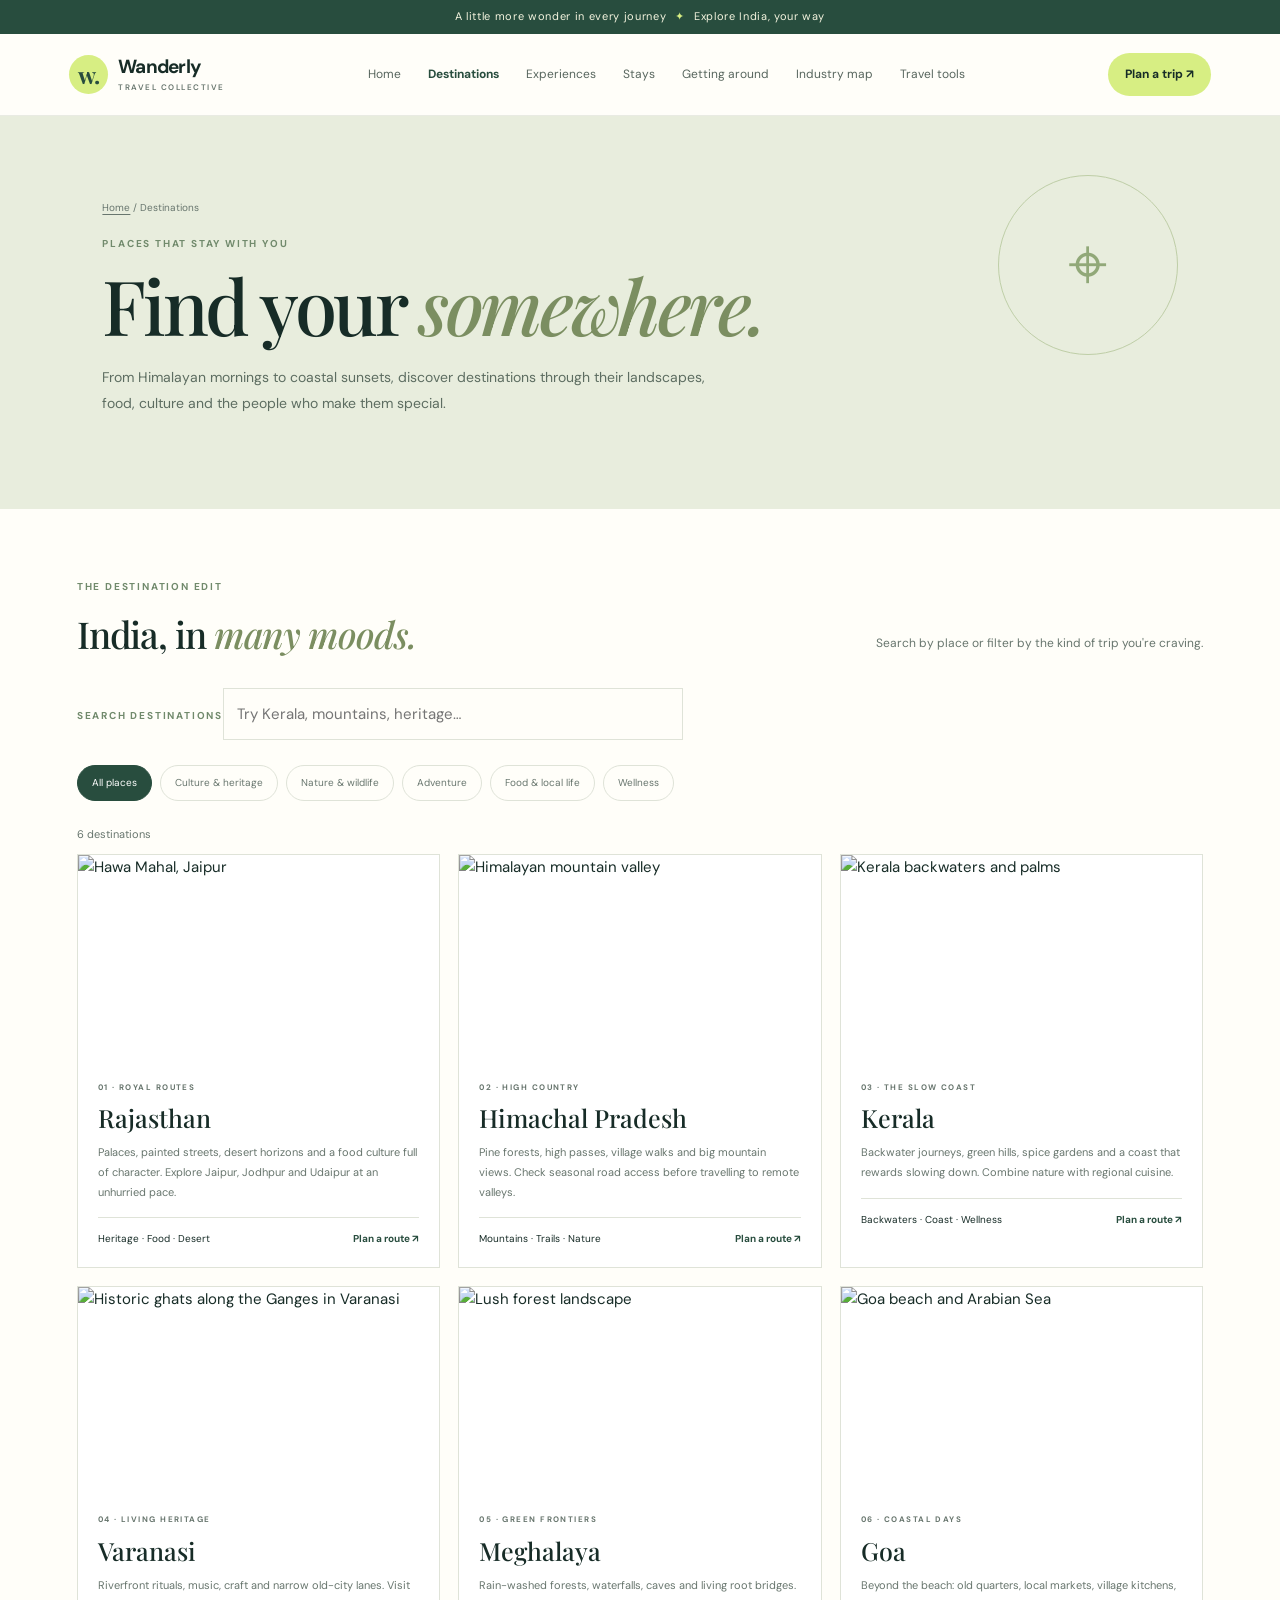
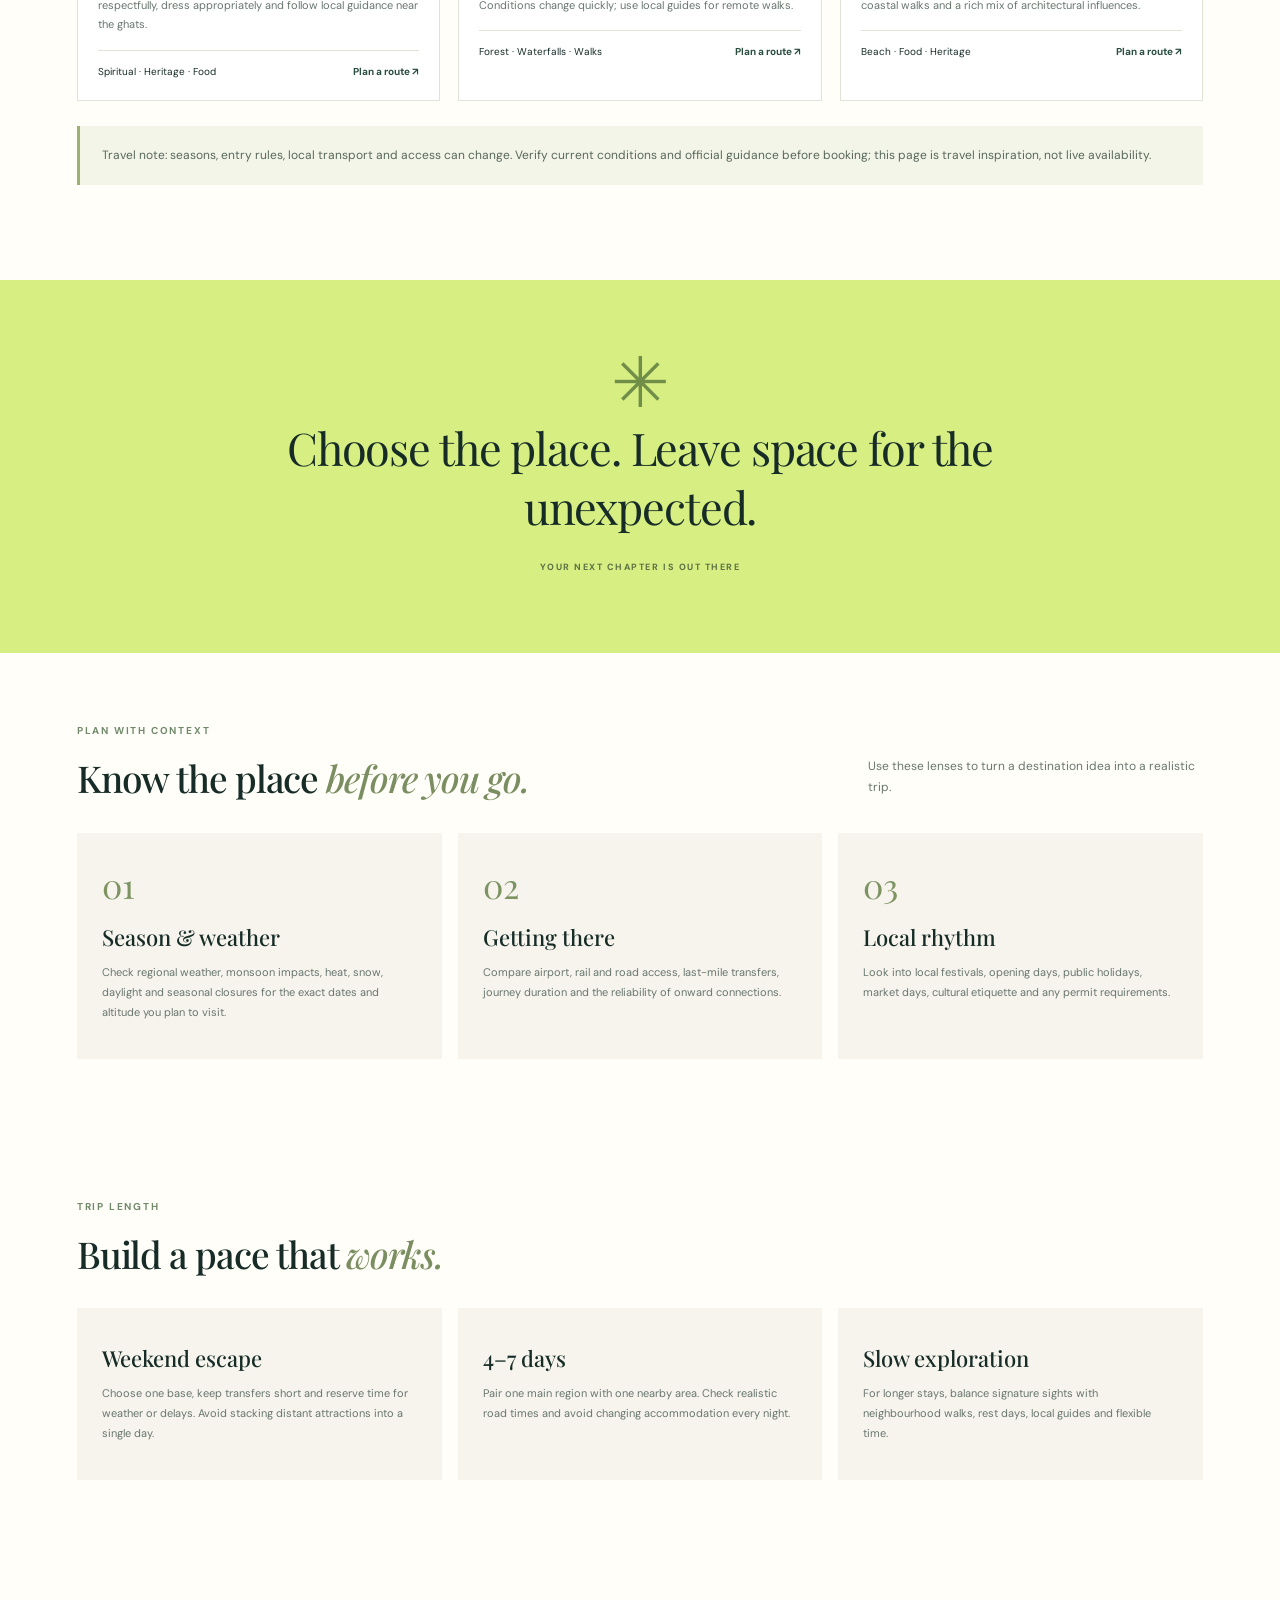
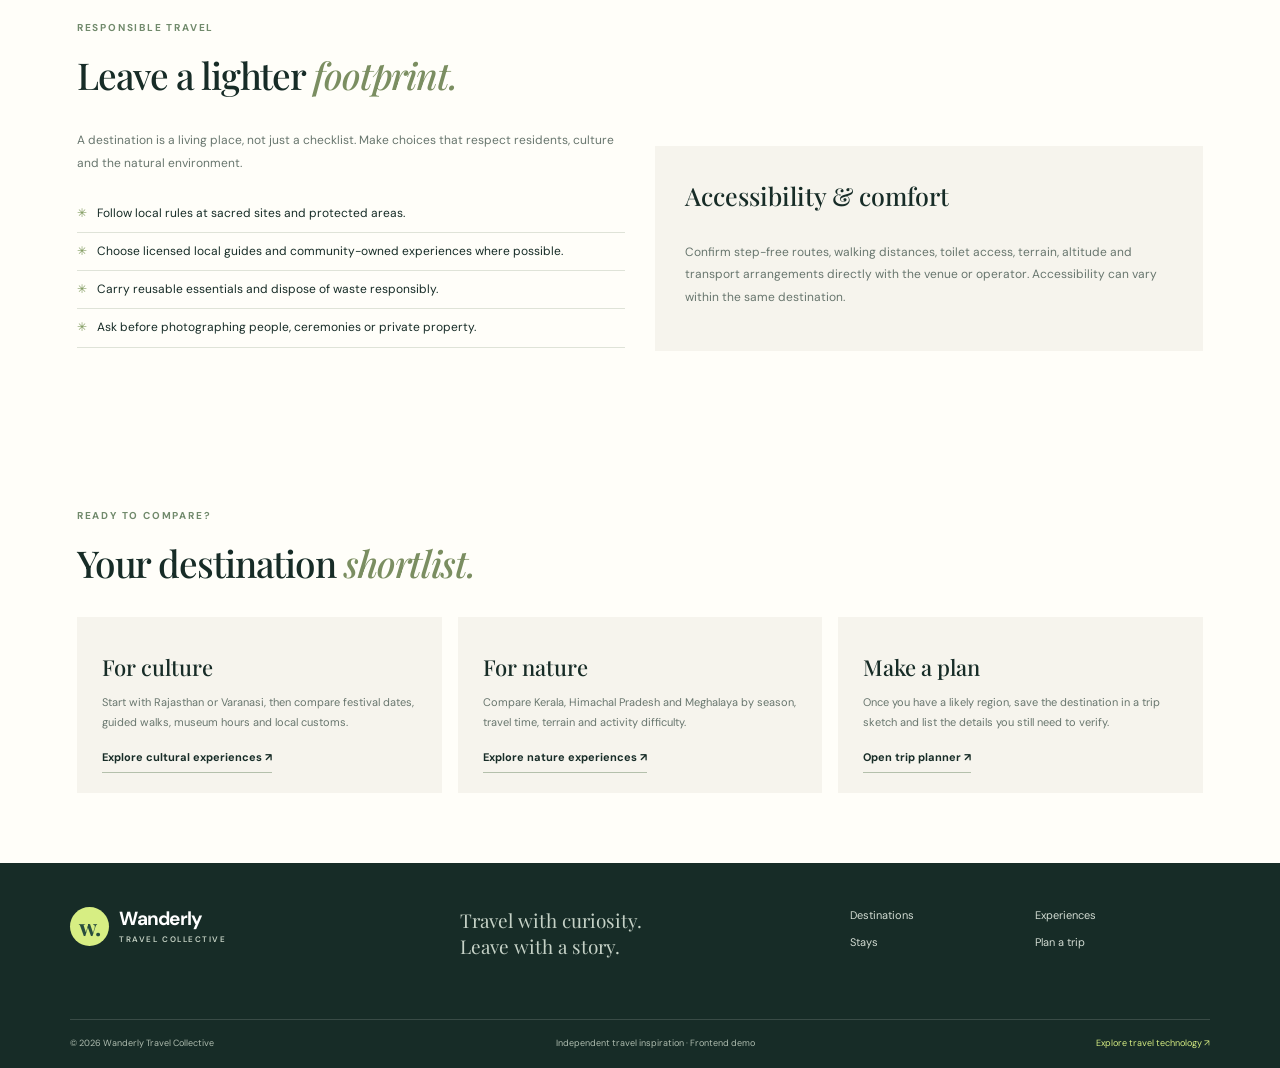
==== commit 30e43564: "Expand main page with detailed travel planning sections" ====
--- a/destinations.html
+++ b/destinations.html
@@ -4,4 +4,9 @@
 <article class="catalog-card" data-category="Nature & wildlife|Wellness|Food & local life" data-searchable="Kerala backwaters coast Ayurveda wellness food wildlife houseboat"><img src="https://images.unsplash.com/photo-1602216056096-3b40cc0c9944?auto=format&fit=crop&w=900&q=85" alt="Kerala backwaters and palms"><div class="catalog-card-body"><p class="eyebrow">03 · THE SLOW COAST</p><h3 id="kerala">Kerala</h3><p>Backwater journeys, green hills, spice gardens and a coast that rewards slowing down. Combine nature with regional cuisine.</p><div class="card-bottom"><span>Backwaters · Coast · Wellness</span><a href="plan.html?destination=Kerala">Plan a route ↗</a></div></div></article>
 <article class="catalog-card" data-category="Culture & heritage|Food & local life" data-searchable="Varanasi Uttar Pradesh spiritual heritage ghats river culture food"><img src="https://images.unsplash.com/photo-1561361513-2d000a50f0dc?auto=format&fit=crop&w=900&q=85" alt="Historic ghats along the Ganges in Varanasi"><div class="catalog-card-body"><p class="eyebrow">04 · LIVING HERITAGE</p><h3>Varanasi</h3><p>Riverfront rituals, music, craft and narrow old-city lanes. Visit respectfully, dress appropriately and follow local guidance near the ghats.</p><div class="card-bottom"><span>Spiritual · Heritage · Food</span><a href="plan.html?destination=Varanasi">Plan a route ↗</a></div></div></article>
 <article class="catalog-card" data-category="Nature & wildlife|Adventure" data-searchable="Meghalaya northeast waterfalls forests caves living root bridges hiking nature"><img src="https://images.unsplash.com/photo-1511497584788-876760111969?auto=format&fit=crop&w=900&q=85" alt="Lush forest landscape"><div class="catalog-card-body"><p class="eyebrow">05 · GREEN FRONTIERS</p><h3>Meghalaya</h3><p>Rain-washed forests, waterfalls, caves and living root bridges. Conditions change quickly; use local guides for remote walks.</p><div class="card-bottom"><span>Forest · Waterfalls · Walks</span><a href="plan.html?destination=Meghalaya">Plan a route ↗</a></div></div></article>
-<article class="catalog-card" data-category="Culture & heritage|Food & local life|Nature & wildlife" data-searchable="Goa beaches Portuguese heritage food coast villages nature"><img src="https://images.unsplash.com/photo-1512343879784-a960bf40e7f2?auto=format&fit=crop&w=900&q=85" alt="Goa beach and Arabian Sea"><div class="catalog-card-body"><p class="eyebrow">06 · COASTAL DAYS</p><h3>Goa</h3><p>Beyond the beach: old quarters, local markets, village kitchens, coastal walks and a rich mix of architectural influences.</p><div class="card-bottom"><span>Beach · Food · Heritage</span><a href="plan.html?destination=Goa">Plan a route ↗</a></div></div></article></div><div class="callout">Travel note: seasons, entry rules, local transport and access can change. Verify current conditions and official guidance before booking; this page is travel inspiration, not live availability.</div></section><section class="quote-band"><div class="quote-mark">✳</div><blockquote>Choose the place. Leave space for the unexpected.</blockquote><p>YOUR NEXT CHAPTER IS OUT THERE</p></section></main><footer class="site-footer"><div class="footer-top"><a class="brand brand-footer" href="index.html"><span class="brand-mark">w.</span><span>Wanderly<small>TRAVEL COLLECTIVE</small></span></a><p>Travel with curiosity.<br>Leave with a story.</p><div class="footer-links"><a href="destinations.html">Destinations</a><a href="experiences.html">Experiences</a><a href="stays.html">Stays</a><a href="plan.html">Plan a trip</a></div></div><div class="footer-bottom"><span>© <span data-year></span> Wanderly Travel Collective</span><span>Independent travel inspiration · Frontend demo</span><a href="travel-tools.html">Explore travel technology ↗</a></div></footer></body></html>+<article class="catalog-card" data-category="Culture & heritage|Food & local life|Nature & wildlife" data-searchable="Goa beaches Portuguese heritage food coast villages nature"><img src="https://images.unsplash.com/photo-1512343879784-a960bf40e7f2?auto=format&fit=crop&w=900&q=85" alt="Goa beach and Arabian Sea"><div class="catalog-card-body"><p class="eyebrow">06 · COASTAL DAYS</p><h3>Goa</h3><p>Beyond the beach: old quarters, local markets, village kitchens, coastal walks and a rich mix of architectural influences.</p><div class="card-bottom"><span>Beach · Food · Heritage</span><a href="plan.html?destination=Goa">Plan a route ↗</a></div></div></article></div><div class="callout">Travel note: seasons, entry rules, local transport and access can change. Verify current conditions and official guidance before booking; this page is travel inspiration, not live availability.</div></section><section class="quote-band"><div class="quote-mark">✳</div><blockquote>Choose the place. Leave space for the unexpected.</blockquote><p>YOUR NEXT CHAPTER IS OUT THERE</p></section>
+<section class="content-section deep-dive-section" id="destination-planning"><div class="section-heading"><div><p class="eyebrow">PLAN WITH CONTEXT</p><h2>Know the place <em>before you go.</em></h2></div><p class="heading-copy">Use these lenses to turn a destination idea into a realistic trip.</p></div><div class="info-grid"><article class="info-card"><span class="number">01</span><h3>Season & weather</h3><p>Check regional weather, monsoon impacts, heat, snow, daylight and seasonal closures for the exact dates and altitude you plan to visit.</p></article><article class="info-card"><span class="number">02</span><h3>Getting there</h3><p>Compare airport, rail and road access, last-mile transfers, journey duration and the reliability of onward connections.</p></article><article class="info-card"><span class="number">03</span><h3>Local rhythm</h3><p>Look into local festivals, opening days, public holidays, market days, cultural etiquette and any permit requirements.</p></article></div></section>
+<section class="content-section deep-dive-section"><div class="section-heading"><div><p class="eyebrow">TRIP LENGTH</p><h2>Build a pace that <em>works.</em></h2></div></div><div class="info-grid"><article class="info-card"><h3>Weekend escape</h3><p>Choose one base, keep transfers short and reserve time for weather or delays. Avoid stacking distant attractions into a single day.</p></article><article class="info-card"><h3>4–7 days</h3><p>Pair one main region with one nearby area. Check realistic road times and avoid changing accommodation every night.</p></article><article class="info-card"><h3>Slow exploration</h3><p>For longer stays, balance signature sights with neighbourhood walks, rest days, local guides and flexible time.</p></article></div></section>
+<section class="content-section deep-dive-section"><div class="section-heading"><div><p class="eyebrow">RESPONSIBLE TRAVEL</p><h2>Leave a lighter <em>footprint.</em></h2></div></div><div class="detail-grid"><div><p class="content-intro">A destination is a living place, not just a checklist. Make choices that respect residents, culture and the natural environment.</p><ul class="check-list"><li>Follow local rules at sacred sites and protected areas.</li><li>Choose licensed local guides and community-owned experiences where possible.</li><li>Carry reusable essentials and dispose of waste responsibly.</li><li>Ask before photographing people, ceremonies or private property.</li></ul></div><div class="soft-panel"><h3>Accessibility & comfort</h3><p>Confirm step-free routes, walking distances, toilet access, terrain, altitude and transport arrangements directly with the venue or operator. Accessibility can vary within the same destination.</p></div></div></section>
+<section class="content-section deep-dive-section"><div class="section-heading"><div><p class="eyebrow">READY TO COMPARE?</p><h2>Your destination <em>shortlist.</em></h2></div></div><div class="info-grid"><article class="info-card"><h3>For culture</h3><p>Start with Rajasthan or Varanasi, then compare festival dates, guided walks, museum hours and local customs.</p><a class="text-link" href="experiences.html#culture">Explore cultural experiences ↗</a></article><article class="info-card"><h3>For nature</h3><p>Compare Kerala, Himachal Pradesh and Meghalaya by season, travel time, terrain and activity difficulty.</p><a class="text-link" href="experiences.html#wildlife">Explore nature experiences ↗</a></article><article class="info-card"><h3>Make a plan</h3><p>Once you have a likely region, save the destination in a trip sketch and list the details you still need to verify.</p><a class="text-link" href="plan.html">Open trip planner ↗</a></article></div></section>
+</main><footer class="site-footer"><div class="footer-top"><a class="brand brand-footer" href="index.html"><span class="brand-mark">w.</span><span>Wanderly<small>TRAVEL COLLECTIVE</small></span></a><p>Travel with curiosity.<br>Leave with a story.</p><div class="footer-links"><a href="destinations.html">Destinations</a><a href="experiences.html">Experiences</a><a href="stays.html">Stays</a><a href="plan.html">Plan a trip</a></div></div><div class="footer-bottom"><span>© <span data-year></span> Wanderly Travel Collective</span><span>Independent travel inspiration · Frontend demo</span><a href="travel-tools.html">Explore travel technology ↗</a></div></footer></body></html>
